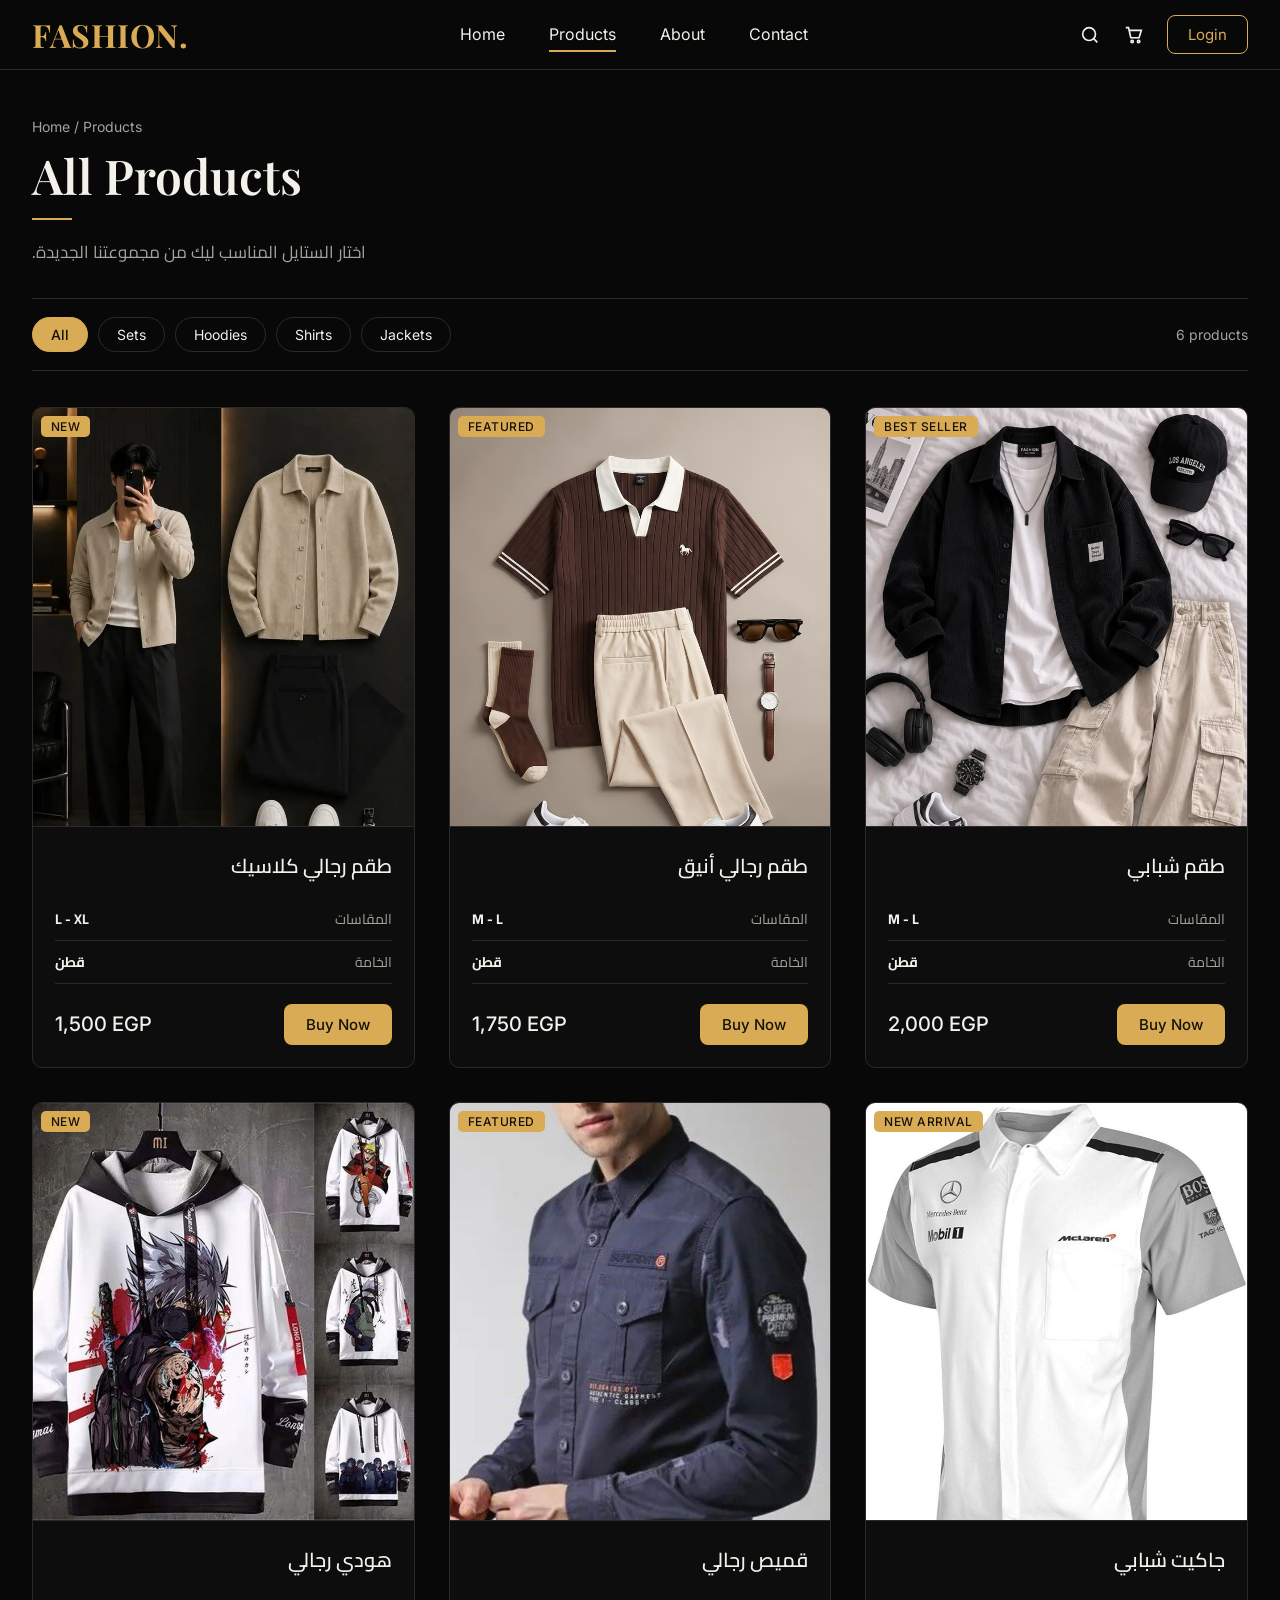
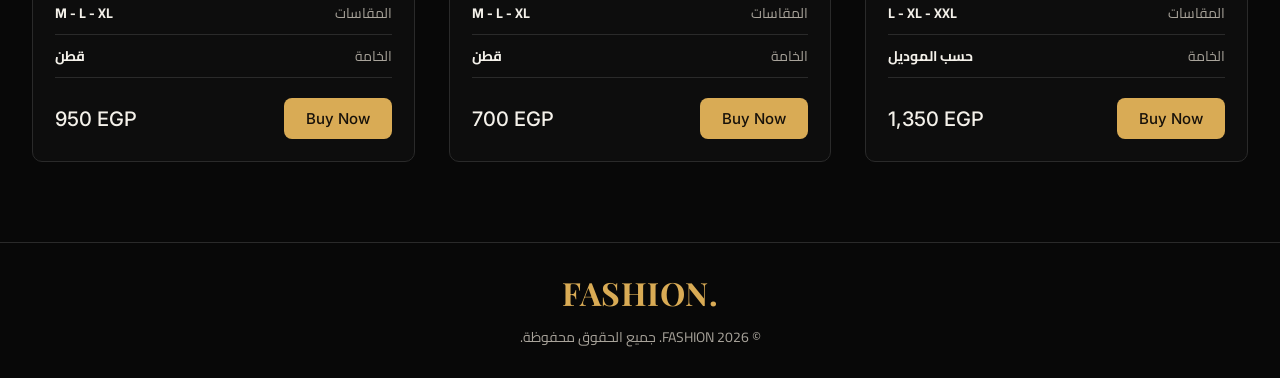
==== services.html @ 062740b1 "Add files via upload Ready-to-wear clothing website/موقع ملابس جاهزه" ====
<!doctype html>
<html lang="en" dir="ltr">
  <head>
    <meta charset="UTF-8" />
    <meta name="viewport" content="width=device-width, initial-scale=1.0" />
    <title>Products | FASHION.</title>
    <link rel="preconnect" href="https://fonts.googleapis.com" />
    <link rel="preconnect" href="https://fonts.gstatic.com" crossorigin />
    <link
      href="https://fonts.googleapis.com/css2?family=Playfair+Display:wght@500;600;700&family=Cairo:wght@400;600;700&family=Inter:wght@400;500&display=swap"
      rel="stylesheet"
    />
    <link rel="stylesheet" href="style.css" />
    <link rel="stylesheet" href="style2.css" />
  </head>
  <body>
    <header class="header">
      <a href="index.html" class="logo">FASHION.</a>
      <nav class="navbar">
        <a href="index.html">Home</a>
        <a href="services.html" class="active">Products</a>
        <a href="index.html#about">About</a>
        <a href="index.html#contact">Contact</a>
      </nav>
      <div class="nav-actions">
        <button class="icon-btn" aria-label="Search">
          <svg viewBox="0 0 24 24">
            <circle cx="11" cy="11" r="7" />
            <path d="M20 20l-4-4" />
          </svg>
        </button>
        <button class="icon-btn" aria-label="Cart">
          <svg viewBox="0 0 24 24">
            <path d="M3 4h3l2.5 11h9L20 7H7" />
            <circle cx="10" cy="19" r="1.3" />
            <circle cx="17" cy="19" r="1.3" />
          </svg>
        </button>
        <a href="login.html" class="login-btn">Login</a>
      </div>
    </header>

    <main>
      <section class="page-head">
        <p class="crumbs"><a href="index.html">Home</a> / Products</p>
        <h1>All Products</h1>
        <p class="sub" dir="rtl">
          اختار الستايل المناسب ليك من مجموعتنا الجديدة.
        </p>
      </section>

      <section class="shop">
        <div class="toolbar">
          <div class="filters" role="group" aria-label="Filter products">
            <button class="chip active" data-filter="all">All</button>
            <button class="chip" data-filter="set">Sets</button>
            <button class="chip" data-filter="hoodie">Hoodies</button>
            <button class="chip" data-filter="shirt">Shirts</button>
            <button class="chip" data-filter="jacket">Jackets</button>
          </div>
          <p class="result-count"><span id="shown">6</span> products</p>
        </div>

        <div class="products">
          <article data-id="classic-set" class="product" data-cat="set">
            <div class="thumb">
              <span class="badge">NEW</span>
              <img src="img/set.jpg" alt="طقم رجالي كلاسيك" loading="lazy" />
            </div>
            <div class="body" dir="rtl">
              <h2>طقم رجالي كلاسيك</h2>
              <div class="meta"><span>المقاسات</span><b>L - XL</b></div>
              <div class="meta"><span>الخامة</span><b>قطن</b></div>
              <div class="foot" dir="ltr">
                <span class="price">1,500 EGP</span
                ><button class="buy-btn">Buy Now</button>
              </div>
            </div>
          </article>

          <article data-id="elegant-set" class="product" data-cat="set">
            <div class="thumb">
              <span class="badge">FEATURED</span>
              <img src="img/polo.jpg" alt="طقم رجالي أنيق" loading="lazy" />
            </div>
            <div class="body" dir="rtl">
              <h2>طقم رجالي أنيق</h2>
              <div class="meta"><span>المقاسات</span><b>M - L</b></div>
              <div class="meta"><span>الخامة</span><b>قطن</b></div>
              <div class="foot" dir="ltr">
                <span class="price">1,750 EGP</span
                ><button class="buy-btn">Buy Now</button>
              </div>
            </div>
          </article>

          <article data-id="youth-set" class="product" data-cat="set">
            <div class="thumb">
              <span class="badge">BEST SELLER</span>
              <img src="img/jacket.jpg" alt="طقم شبابي" loading="lazy" />
            </div>
            <div class="body" dir="rtl">
              <h2>طقم شبابي</h2>
              <div class="meta"><span>المقاسات</span><b>M - L</b></div>
              <div class="meta"><span>الخامة</span><b>قطن</b></div>
              <div class="foot" dir="ltr">
                <span class="price">2,000 EGP</span
                ><button class="buy-btn">Buy Now</button>
              </div>
            </div>
          </article>

          <article data-id="hoodie" class="product" data-cat="hoodie">
            <div class="thumb">
              <span class="badge">NEW</span>
              <img src="img/479563060333590981.jpg" alt="هودي رجالي" loading="lazy" />
            </div>
            <div class="body" dir="rtl">
              <h2>هودي رجالي</h2>
              <div class="meta"><span>المقاسات</span><b>M - L - XL</b></div>
              <div class="meta"><span>الخامة</span><b>قطن</b></div>
              <div class="foot" dir="ltr">
                <span class="price">950 EGP</span
                ><button class="buy-btn">Buy Now</button>
              </div>
            </div>
          </article>

          <article data-id="shirt" class="product" data-cat="shirt">
            <div class="thumb">
              <span class="badge">FEATURED</span>
              <img src="img/479563060341929388.jpg" alt="قميص رجالي" loading="lazy" />
            </div>
            <div class="body" dir="rtl">
              <h2>قميص رجالي</h2>
              <div class="meta"><span>المقاسات</span><b>M - L - XL</b></div>
              <div class="meta"><span>الخامة</span><b>قطن</b></div>
              <div class="foot" dir="ltr">
                <span class="price">700 EGP</span
                ><button class="buy-btn">Buy Now</button>
              </div>
            </div>
          </article>

          <article data-id="jacket" class="product" data-cat="jacket">
            <div class="thumb">
              <span class="badge">NEW ARRIVAL</span>
              <img src="img/479563060342237979.jpg" alt="جاكيت شبابي" loading="lazy" />
            </div>
            <div class="body" dir="rtl">
              <h2>جاكيت شبابي</h2>
              <div class="meta"><span>المقاسات</span><b>L - XL - XXL</b></div>
              <div class="meta"><span>الخامة</span><b>حسب الموديل</b></div>
              <div class="foot" dir="ltr">
                <span class="price">1,350 EGP</span
                ><button class="buy-btn">Buy Now</button>
              </div>
            </div>
          </article>
        </div>
      </section>
    </main>

    <footer class="footer" id="contact">
      <a href="index.html" class="logo">FASHION.</a>
      <p dir="rtl">© 2026 FASHION. جميع الحقوق محفوظة.</p>
    </footer>

    <script src="script.js"></script>
  </body>
</html>
---- style.css ----
/* ---------- Tokens ---------- */
:root {
  --bg: #080808;
  --panel: #0d0d0d;
  --line: #2a2a2a;
  --gold: #d9ab55;
  --text: #f4f1ea;
  --muted: #a8a39a;
  --serif: "Playfair Display", Georgia, serif;
  --sans: "Inter", "Cairo", system-ui, sans-serif;
  --ar: "Cairo", "Segoe UI", Tahoma, sans-serif;
}

* {
  box-sizing: border-box;
  margin: 0;
  padding: 0;
}
body {
  background: var(--bg);
  color: var(--text);
  font-family: var(--sans);
}
a {
  color: inherit;
  text-decoration: none;
}
button {
  font: inherit;
  cursor: pointer;
}
img {
  display: block;
  max-width: 100%;
}

.eyebrow {
  color: var(--gold);
  letter-spacing: 0.2em;
  font-size: 14px;
  font-weight: 500;
}

/* ---------- Header ---------- */
.header {
  display: flex;
  align-items: center;
  justify-content: space-between;
  min-height: 70px;
  padding: 0 max(32px, calc((100% - 1280px) / 2 + 32px));
  border-bottom: 1px solid var(--line);
}
.logo {
  font-family: var(--serif);
  font-weight: 700;
  font-size: 32px;
  color: var(--gold);
  letter-spacing: 0.5px;
}
.navbar {
  display: flex;
  gap: 44px;
}
.navbar a {
  padding: 6px 0;
  font-size: 16px;
  border-bottom: 2px solid transparent;
  transition: color 0.2s;
}
.navbar a.active {
  border-color: var(--gold);
}
.navbar a:hover {
  color: var(--gold);
}
.nav-actions {
  display: flex;
  align-items: center;
  gap: 22px;
}
.icon-btn {
  background: none;
  border: 0;
  color: var(--text);
  display: grid;
  place-items: center;
}
.icon-btn svg {
  width: 22px;
  height: 22px;
  stroke: currentColor;
  fill: none;
  stroke-width: 1.8;
}
.icon-btn:hover {
  color: var(--gold);
}
.login-btn {
  border: 1.5px solid var(--gold);
  color: var(--gold);
  padding: 9px 20px;
  border-radius: 8px;
  font-size: 15px;
  transition:
    background 0.2s,
    color 0.2s;
}
.login-btn:hover {
  background: var(--gold);
  color: #17110a;
}

/* ---------- Hero ---------- */
.hero {
  position: relative;
  min-height: 372px;
  display: flex;
  align-items: center;
  border-bottom: 1px solid var(--line);
  /* ضع صورة الهيرو في img/hero.jpg */
  overflow: hidden;
  background:
    linear-gradient(
      90deg,
      #080808 0%,
      rgba(8, 8, 8, 0.92) 38%,
      rgba(8, 8, 8, 0.25) 75%,
      rgba(8, 8, 8, 0.1) 100%
    ),
    url("img/hero.jpg") right 20% / 60% auto no-repeat,
    radial-gradient(ellipse at 75% 40%, #3a2a12 0, #15100a 45%, #080808 80%);
}
.hero-container {
  width: 100%;
  max-width: 1280px;
  margin: 0 auto;
  padding: 56px 32px 56px 48px;
}
.hero-content {
  max-width: 560px;
}
.hero h1 {
  font-family: var(--serif);
  font-weight: 600;
  font-size: clamp(40px, 6vw, 64px);
  line-height: 1.1;
  margin: 18px 0;
  text-align: left;
}
.hero h1 span {
  color: var(--gold);
}
.hero p {
  font-family: var(--ar);
  font-size: 19px;
  line-height: 1.7;
  max-width: 430px;
  margin-bottom: 28px;
  text-align: left;
}
.btn-primary {
  display: inline-flex;
  gap: 14px;
  align-items: center;
  background: var(--gold);
  color: #17110a;
  font-weight: 500;
  padding: 13px 27px;
  border-radius: 8px;
  transition: filter 0.2s;
}
.btn-primary:hover {
  filter: brightness(1.1);
}

/* ---------- Features ---------- */
.features {
  border-bottom: 1px solid var(--line);
}
.features-container {
  max-width: 1280px;
  margin: 0 auto;
  padding: 30px 32px;
  display: grid;
  grid-template-columns: repeat(4, 1fr);
}
.feature-item {
  display: flex;
  align-items: center;
  gap: 16px;
  padding: 0 20px;
  border-left: 1px solid var(--line);
}
.feature-item:first-child {
  border-left: 0;
  padding-left: 0;
}
.feature-icon {
  width: 42px;
  height: 42px;
  flex: none;
  stroke: var(--gold);
  fill: none;
  stroke-width: 1.6;
}
.feature-text h3 {
  font-size: 16px;
  font-weight: 500;
}
.feature-text p {
  color: var(--muted);
  font-size: 13px;
  text-align: left;
}

/* ---------- Featured products ---------- */
.featured {
  max-width: 1280px;
  margin: 0 auto;
  padding: 38px 32px 70px;
  text-align: center;
}
.section-heading h2 {
  font-family: var(--serif);
  font-weight: 600;
  font-size: 38px;
  margin-top: 8px;
}
.heading-line {
  width: 40px;
  height: 2px;
  background: var(--gold);
  margin: 14px auto 0;
}
.product-grid {
  display: grid;
  grid-template-columns: repeat(4, 1fr);
  gap: 42px;
  margin-top: 34px;
}
.product-card {
  background: var(--panel);
  border: 1px solid var(--line);
  border-radius: 10px;
  overflow: hidden;
  padding-bottom: 22px;
}
.card-image {
  position: relative;
  height: 174px;
  border-bottom: 1px solid var(--line);
  overflow: hidden;
  background: #1a1a1a;
}
.card-image img {
  width: 100%;
  height: 100%;
  object-fit: cover;
  object-position: top center;
}
.badge {
  position: absolute;
  top: 8px;
  left: 8px;
  z-index: 1;
  background: var(--gold);
  color: #17110a;
  font-size: 12px;
  font-weight: 500;
  padding: 3px 10px;
  border-radius: 5px;
  letter-spacing: 0.04em;
}
.product-info h3 {
  font-family: var(--ar);
  font-weight: 600;
  font-size: 18px;
  margin: 18px 0 6px;
}
.price {
  font-size: 17px;
  margin-bottom: 16px;
}
.add-to-cart-btn {
  display: block;
  width: calc(100% - 44px);
  margin: 0 auto;
  background: none;
  color: var(--gold);
  border: 1.5px solid var(--gold);
  border-radius: 8px;
  padding: 10px;
  font-size: 15px;
  transition:
    background 0.2s,
    color 0.2s;
}
.add-to-cart-btn:hover,
.add-to-cart-btn:focus-visible {
  background: var(--gold);
  color: #17110a;
  outline: none;
}

/* ---------- Footer ---------- */
.footer {
  border-top: 1px solid var(--line);
  padding: 28px 32px;
  text-align: center;
}
.footer p {
  color: var(--muted);
  font-family: var(--ar);
  font-size: 14px;
  margin-top: 10px;
}

/* ---------- Responsive ---------- */
@media (max-width: 900px) {
  .header {
    padding: 12px 20px;
    flex-wrap: wrap;
    row-gap: 8px;
  }
  .navbar {
    order: 3;
    width: 100%;
    gap: 26px;
    overflow-x: auto;
    white-space: nowrap;
  }
  .hero {
    background-position: center;
  }
  .hero-container {
    padding: 48px 20px;
  }
  .features-container {
    grid-template-columns: 1fr 1fr;
    gap: 24px;
    padding: 28px 20px;
  }
  .feature-item,
  .feature-item:first-child {
    border: 0;
    padding: 0;
  }
  .featured {
    padding: 38px 20px 60px;
  }
  .product-grid {
    grid-template-columns: 1fr 1fr;
    gap: 20px;
  }
}
@media (max-width: 520px) {
  .features-container,
  .product-grid {
    grid-template-columns: 1fr;
  }
}

/* ---------- Overlap guards ---------- */
.header {
  position: relative;
  z-index: 20;
  background: var(--bg);
}
.hero-container {
  position: relative;
  z-index: 2;
}
.card-image img {
  position: static;
}
.product-card,
.feature-item {
  min-width: 0;
}

/* ---------- Cart, search, toast (script.js) ---------- */
[hidden] {
  display: none !important;
}
.cart-btn {
  position: relative;
}
.cart-count {
  position: absolute;
  top: -8px;
  right: -10px;
  min-width: 18px;
  height: 18px;
  padding: 0 5px;
  border-radius: 9px;
  background: var(--gold);
  color: #17110a;
  font-size: 11px;
  font-weight: 500;
  display: none;
  place-items: center;
}
.cart-count.on {
  display: grid;
}
.searchbar {
  padding: 14px 32px;
  border-bottom: 1px solid var(--line);
  background: var(--panel);
}
.searchbar input {
  width: 100%;
  max-width: 1216px;
  display: block;
  margin: 0 auto;
  background: var(--bg);
  color: var(--text);
  border: 1px solid var(--line);
  border-radius: 8px;
  padding: 12px 16px;
  font: inherit;
  font-size: 16px;
}
.searchbar input:focus {
  outline: none;
  border-color: var(--gold);
}
.no-results {
  text-align: center;
  color: var(--muted);
  padding: 40px 0;
  grid-column: 1 / -1;
}
.overlay {
  position: fixed;
  inset: 0;
  background: rgba(0, 0, 0, 0.6);
  z-index: 90;
}
.drawer {
  position: fixed;
  top: 0;
  right: 0;
  height: 100%;
  width: min(400px, 100%);
  background: var(--panel);
  border-left: 1px solid var(--line);
  z-index: 100;
  display: flex;
  flex-direction: column;
  transform: translateX(100%);
  transition: transform 0.3s ease;
}
.drawer.open {
  transform: none;
}
.drawer-head {
  display: flex;
  justify-content: space-between;
  align-items: center;
  padding: 20px 22px;
  border-bottom: 1px solid var(--line);
}
.drawer-head h2 {
  font-family: var(--serif);
  font-size: 24px;
  font-weight: 600;
}
.drawer-close {
  background: none;
  border: 0;
  color: var(--text);
  font-size: 20px;
}
.drawer-list {
  flex: 1;
  overflow-y: auto;
  padding: 8px 22px;
}
.empty {
  text-align: center;
  color: var(--muted);
  padding: 60px 0;
  font-family: var(--ar);
}
.line {
  display: flex;
  gap: 14px;
  align-items: center;
  padding: 14px 0;
  border-bottom: 1px solid var(--line);
}
.line img {
  width: 64px;
  height: 76px;
  object-fit: cover;
  object-position: top;
  border-radius: 6px;
  flex: none;
  background: #1a1a1a;
}
.line .info {
  flex: 1;
  min-width: 0;
}
.line h4 {
  font-family: var(--ar);
  font-weight: 600;
  font-size: 15px;
}
.line .p {
  color: var(--gold);
  font-size: 14px;
}
.qty {
  display: inline-flex;
  align-items: center;
  gap: 12px;
  margin-top: 8px;
  border: 1px solid var(--line);
  border-radius: 6px;
  padding: 2px 4px;
}
.qty button {
  background: none;
  border: 0;
  color: var(--text);
  width: 24px;
  height: 24px;
  font-size: 16px;
}
.qty button:hover {
  color: var(--gold);
}
.rm {
  background: none;
  border: 0;
  opacity: 0.6;
  font-size: 16px;
}
.rm:hover {
  opacity: 1;
}
.drawer-foot {
  padding: 18px 22px 22px;
  border-top: 1px solid var(--line);
}
.ship {
  color: var(--muted);
  font-size: 13px;
  margin-bottom: 8px;
}
.ship-bar {
  height: 4px;
  background: var(--line);
  border-radius: 2px;
  overflow: hidden;
  margin-bottom: 16px;
}
.ship-bar i {
  display: block;
  height: 100%;
  background: var(--gold);
  transition: width 0.3s;
}
.sum {
  display: flex;
  justify-content: space-between;
  font-size: 18px;
  margin-bottom: 16px;
}
.checkout {
  width: 100%;
  justify-content: center;
  border: 0;
  font: inherit;
  font-weight: 500;
  cursor: pointer;
}
.clear {
  display: block;
  margin: 12px auto 0;
  background: none;
  border: 0;
  color: var(--muted);
  font-size: 13px;
  text-decoration: underline;
}
.toast {
  position: fixed;
  bottom: 28px;
  left: 50%;
  transform: translate(-50%, 20px);
  background: var(--gold);
  color: #17110a;
  padding: 11px 22px;
  border-radius: 8px;
  font-weight: 500;
  opacity: 0;
  pointer-events: none;
  transition: 0.25s;
  z-index: 120;
}
.toast.on {
  opacity: 1;
  transform: translate(-50%, 0);
}
@media (max-width: 900px) {
  .searchbar {
    padding: 12px 20px;
  }
}

/* ---------- Checkout (script.js) ---------- */
.drawer .row {
  display: flex;
  justify-content: space-between;
  font-size: 14px;
  color: var(--muted);
  margin-bottom: 8px;
}
.drawer .sum {
  margin-top: 10px;
  padding-top: 12px;
  border-top: 1px solid var(--line);
}
.co {
  flex: 1;
  overflow-y: auto;
  padding: 20px 22px;
}
.co label {
  display: block;
  font-size: 14px;
  margin-bottom: 14px;
}
.co input,
.co textarea {
  display: block;
  width: 100%;
  margin-top: 7px;
  background: var(--bg);
  color: var(--text);
  border: 1px solid var(--line);
  border-radius: 8px;
  padding: 11px 13px;
  font: inherit;
  font-size: 15px;
  resize: vertical;
}
.co input:focus,
.co textarea:focus {
  outline: none;
  border-color: var(--gold);
}
.co .row {
  font-size: 16px;
  color: var(--text);
  margin: 8px 0 14px;
}
.co-msg {
  color: #e5736b;
  font-family: var(--ar);
  font-size: 14px;
  text-align: center;
  direction: rtl;
  margin-bottom: 12px;
}
.co-msg:empty {
  display: none;
}
.done {
  flex: 1;
  padding: 50px 26px;
  text-align: center;
}
.done h3 {
  font-family: var(--ar);
  font-size: 22px;
  margin: 14px 0 8px;
}
.done .oid {
  font-family: var(--serif);
  font-size: 30px;
  color: var(--gold);
  margin-bottom: 10px;
}
.done .muted {
  color: var(--muted);
  font-size: 14px;
  margin-bottom: 8px;
}
.done .btn-primary {
  margin-top: 20px;
  text-decoration: none;
}
.ok-mark {
  width: 62px;
  height: 62px;
  margin: 0 auto;
  border-radius: 50%;
  border: 2px solid var(--gold);
  color: var(--gold);
  display: grid;
  place-items: center;
  font-size: 30px;
}
.admin-link {
  color: var(--gold);
  font-size: 15px;
}
---- style2.css ----
/* Products page — extends style.css (load style.css first) */

.page-head {
  max-width: 1280px;
  margin: 0 auto;
  padding: 48px 32px 30px;
}
.crumbs {
  color: var(--muted);
  font-size: 14px;
  margin-bottom: 14px;
}
.crumbs a:hover {
  color: var(--gold);
}
.page-head h1 {
  font-family: var(--serif);
  font-weight: 600;
  font-size: clamp(34px, 5vw, 48px);
  line-height: 1.1;
}
.page-head h1::after {
  content: "";
  display: block;
  width: 40px;
  height: 2px;
  background: var(--gold);
  margin-top: 16px;
}
.page-head .sub {
  font-family: var(--ar);
  color: var(--muted);
  font-size: 17px;
  margin-top: 16px;
  text-align: left;
}

.shop {
  max-width: 1280px;
  margin: 0 auto;
  padding: 0 32px 80px;
}
.toolbar {
  display: flex;
  align-items: center;
  justify-content: space-between;
  gap: 16px;
  flex-wrap: wrap;
  padding: 18px 0;
  border-top: 1px solid var(--line);
  border-bottom: 1px solid var(--line);
  margin-bottom: 36px;
}
.filters {
  display: flex;
  gap: 10px;
  flex-wrap: wrap;
}
.chip {
  background: none;
  color: var(--text);
  border: 1px solid var(--line);
  border-radius: 999px;
  padding: 8px 18px;
  font-size: 14px;
  transition:
    border-color 0.2s,
    color 0.2s,
    background 0.2s;
}
.chip:hover {
  border-color: var(--gold);
  color: var(--gold);
}
.chip.active {
  background: var(--gold);
  border-color: var(--gold);
  color: #17110a;
  font-weight: 500;
}
.chip:focus-visible,
.buy-btn:focus-visible {
  outline: 2px solid var(--gold);
  outline-offset: 2px;
}
.result-count {
  color: var(--muted);
  font-size: 14px;
}

.products {
  display: grid;
  grid-template-columns: repeat(3, 1fr);
  gap: 34px;
}
.product[hidden] {
  display: none;
}
.product {
  background: var(--panel);
  border: 1px solid var(--line);
  border-radius: 10px;
  overflow: hidden;
  display: flex;
  flex-direction: column;
  transition: border-color 0.25s;
}
.product:hover {
  border-color: rgba(217, 171, 85, 0.55);
}
.thumb {
  position: relative;
  aspect-ratio: 4 / 4.4;
  background: #1a1a1a;
  overflow: hidden;
  border-bottom: 1px solid var(--line);
}
.thumb img {
  width: 100%;
  height: 100%;
  object-fit: cover;
  object-position: top center;
  transition: transform 0.5s ease;
}
.product:hover .thumb img {
  transform: scale(1.04);
}
.body {
  padding: 20px 22px 22px;
  display: flex;
  flex-direction: column;
  flex: 1;
}
.body h2 {
  font-family: var(--ar);
  font-weight: 600;
  font-size: 20px;
  margin-bottom: 14px;
}
.meta {
  display: flex;
  justify-content: space-between;
  font-family: var(--ar);
  font-size: 14px;
  padding: 8px 0;
  border-bottom: 1px solid var(--line);
}
.meta span {
  color: var(--muted);
}
.foot {
  display: flex;
  align-items: center;
  justify-content: space-between;
  gap: 12px;
  margin-top: auto;
  padding-top: 20px;
}
.foot .price {
  font-size: 20px;
  margin: 0;
  font-weight: 500;
}
.buy-btn {
  background: var(--gold);
  color: #17110a;
  border: 0;
  border-radius: 8px;
  padding: 11px 22px;
  font-size: 15px;
  font-weight: 500;
  transition: filter 0.2s;
}
.buy-btn:hover {
  filter: brightness(1.1);
}
.buy-btn:disabled {
  cursor: default;
  filter: none;
  opacity: 0.85;
}

@media (max-width: 900px) {
  .page-head {
    padding: 36px 20px 24px;
  }
  .shop {
    padding: 0 20px 60px;
  }
  .products {
    grid-template-columns: 1fr 1fr;
    gap: 20px;
  }
}
@media (max-width: 560px) {
  .products {
    grid-template-columns: 1fr;
  }
}
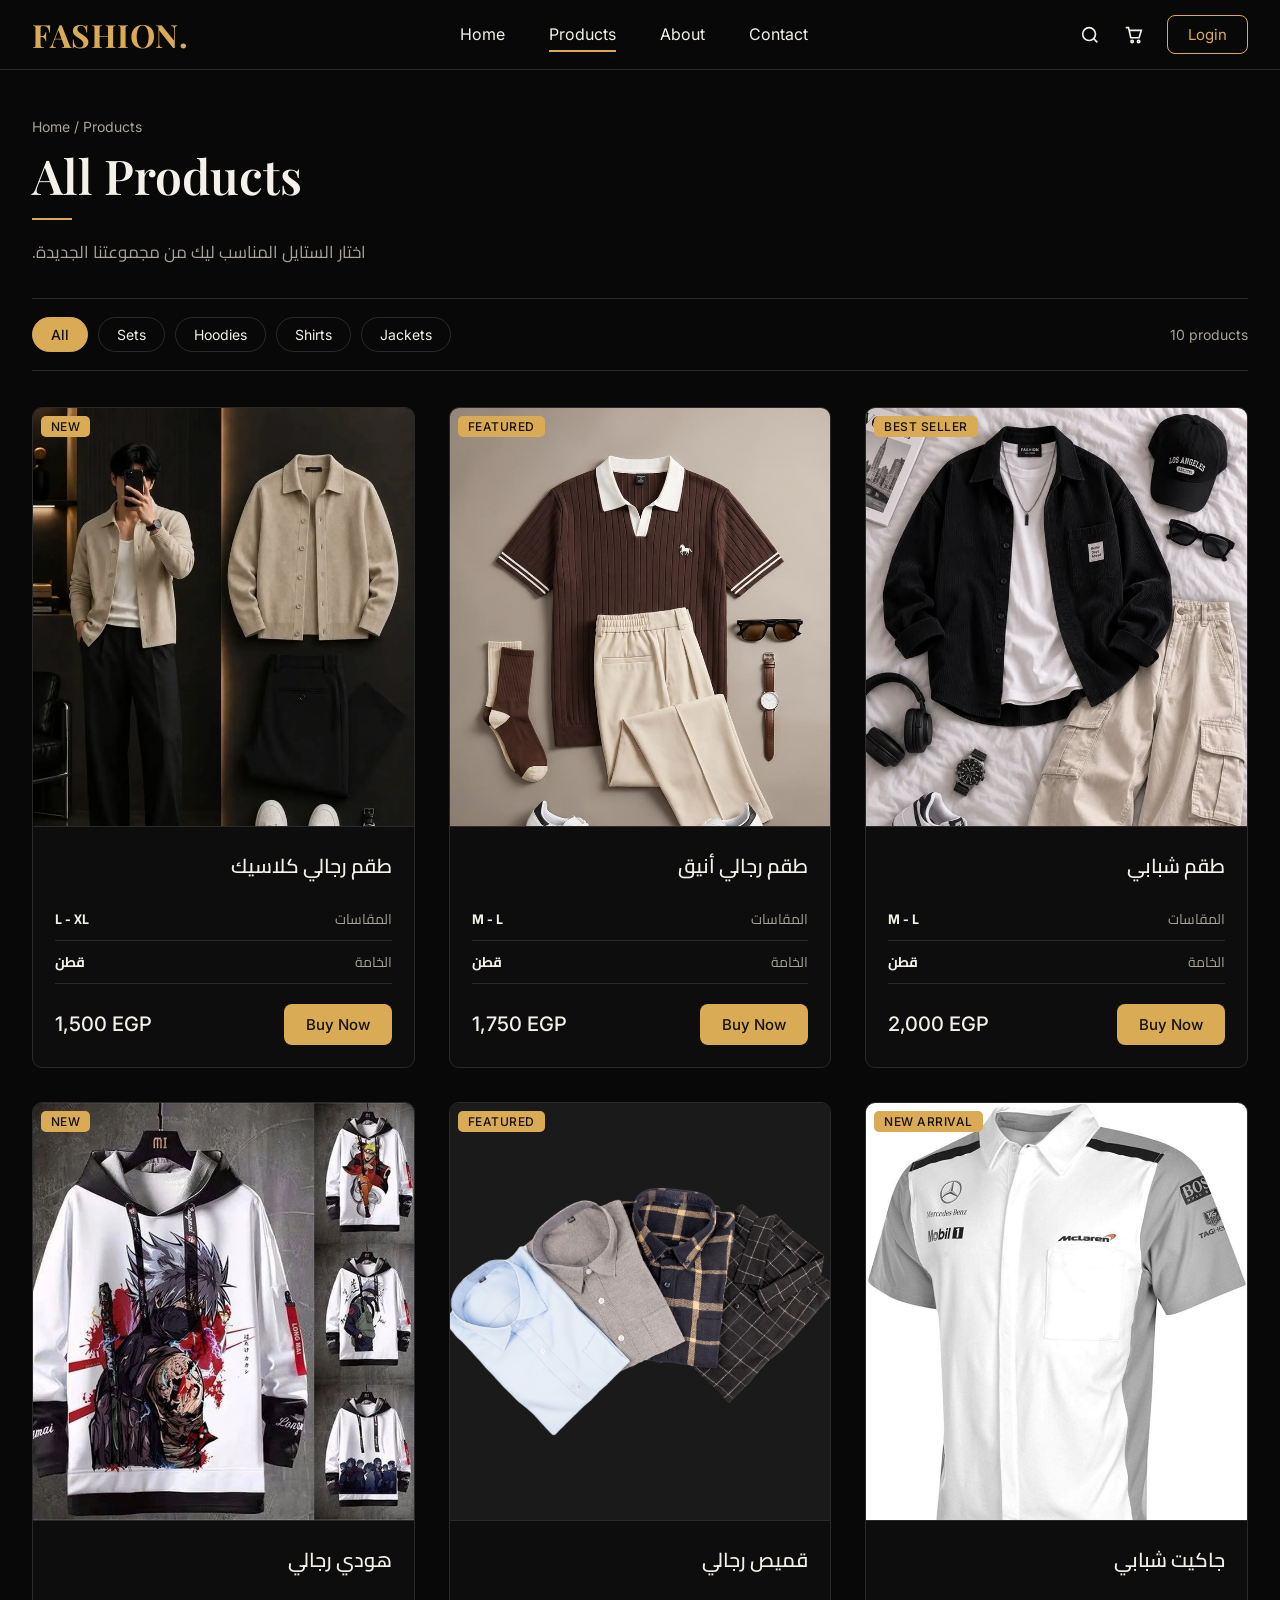
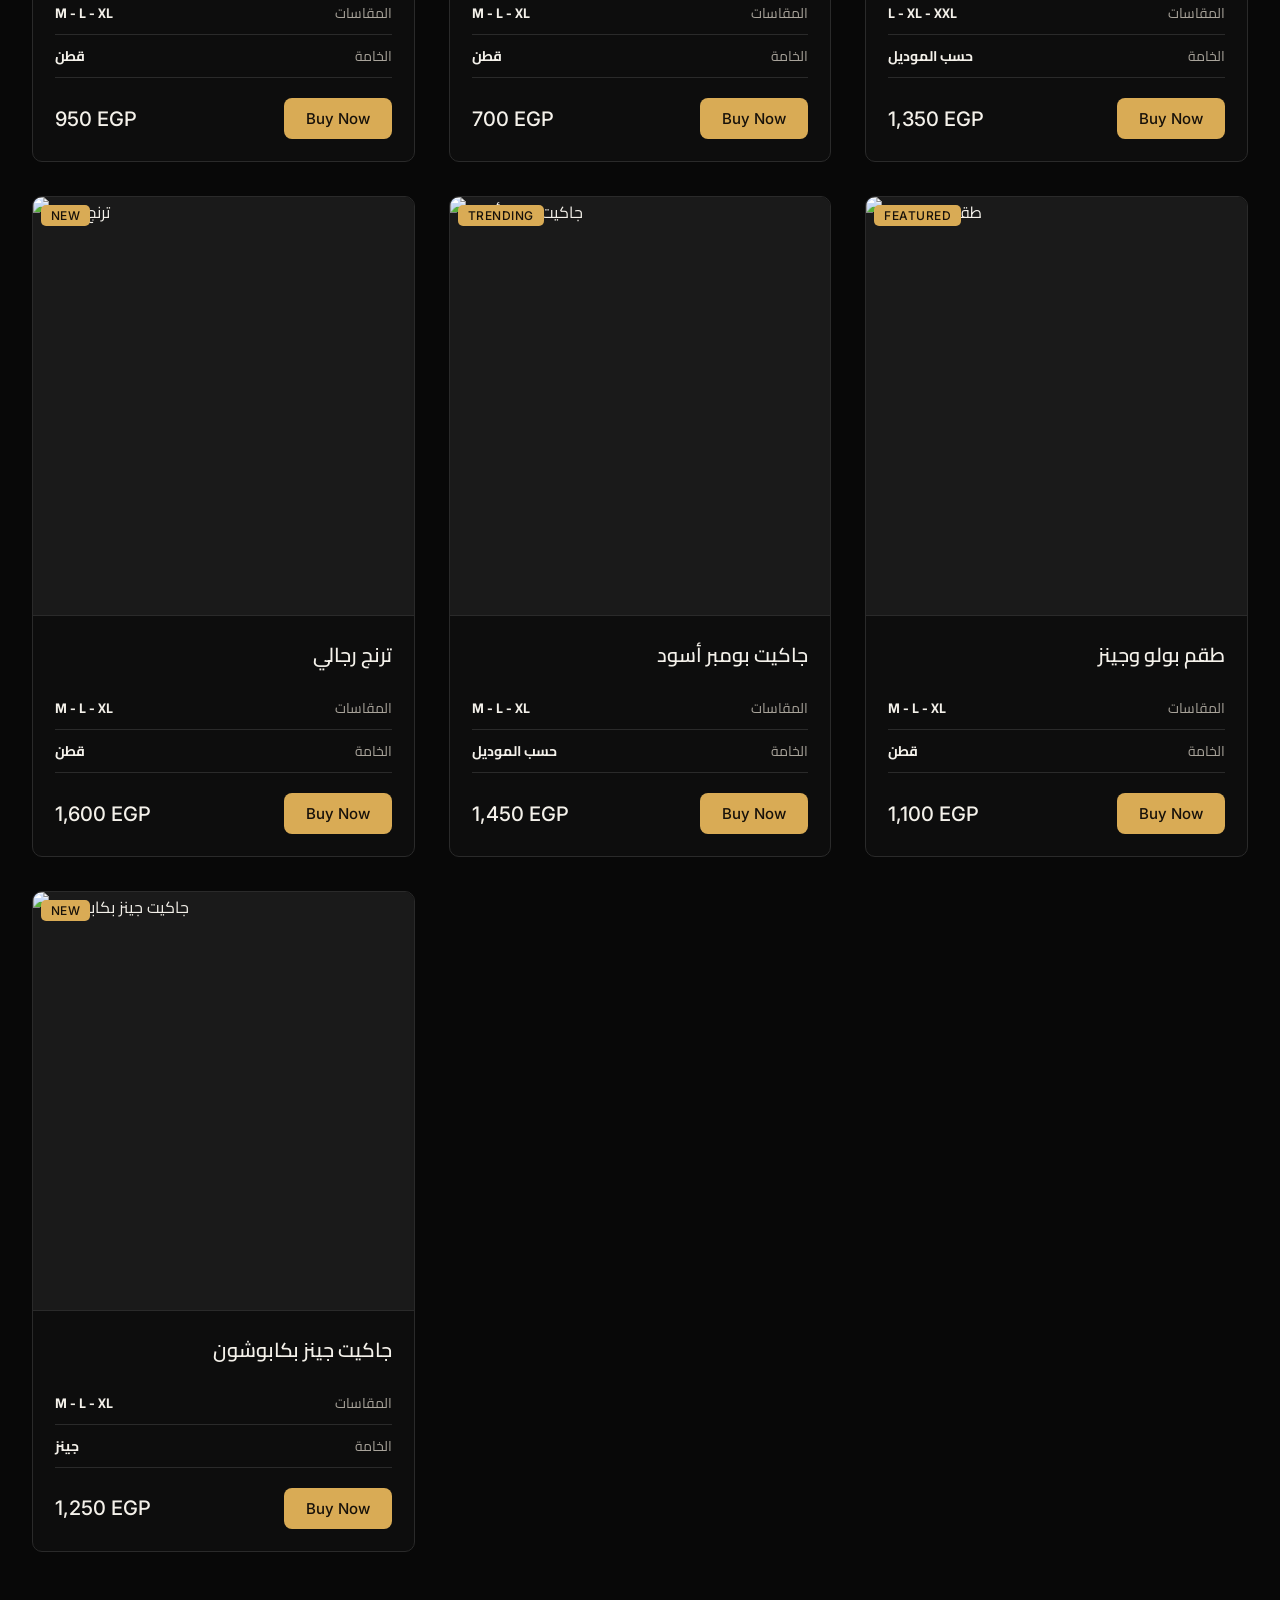
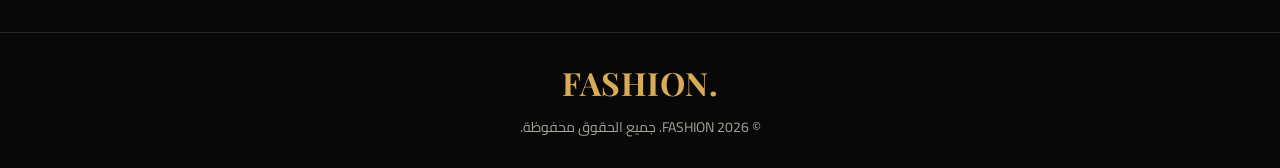
==== commit 95f8a8f8: "Update services.html" ====
--- a/services.html
+++ b/services.html
@@ -58,7 +58,7 @@
             <button class="chip" data-filter="shirt">Shirts</button>
             <button class="chip" data-filter="jacket">Jackets</button>
           </div>
-          <p class="result-count"><span id="shown">6</span> products</p>
+          <p class="result-count"><span id="shown">10</span> products</p>
         </div>
 
         <div class="products">
@@ -129,7 +129,7 @@
           <article data-id="shirt" class="product" data-cat="shirt">
             <div class="thumb">
               <span class="badge">FEATURED</span>
-              <img src="img/479563060341929388.jpg" alt="قميص رجالي" loading="lazy" />
+              <img src="img/—Pngtree—men's shirts cotton fabrics wearing_6933161.png" alt="قميص رجالي" loading="lazy" />
             </div>
             <div class="body" dir="rtl">
               <h2>قميص رجالي</h2>
@@ -153,6 +153,70 @@
               <div class="meta"><span>الخامة</span><b>حسب الموديل</b></div>
               <div class="foot" dir="ltr">
                 <span class="price">1,350 EGP</span
+                ><button class="buy-btn">Buy Now</button>
+              </div>
+            </div>
+          </article>
+
+          <article data-id="tracksuit-set" class="product" data-cat="set">
+            <div class="thumb">
+              <span class="badge">NEW</span>
+              <img src="img/12947917675496834.jpg" alt="ترنج رجالي" loading="lazy" />
+            </div>
+            <div class="body" dir="rtl">
+              <h2>ترنج رجالي</h2>
+              <div class="meta"><span>المقاسات</span><b>M - L - XL</b></div>
+              <div class="meta"><span>الخامة</span><b>قطن</b></div>
+              <div class="foot" dir="ltr">
+                <span class="price">1,600 EGP</span
+                ><button class="buy-btn">Buy Now</button>
+              </div>
+            </div>
+          </article>
+
+          <article data-id="bomber-jacket" class="product" data-cat="jacket">
+            <div class="thumb">
+              <span class="badge">TRENDING</span>
+              <img src="img/53409945578643850.jpg" alt="جاكيت بومبر أسود" loading="lazy" />
+            </div>
+            <div class="body" dir="rtl">
+              <h2>جاكيت بومبر أسود</h2>
+              <div class="meta"><span>المقاسات</span><b>M - L - XL</b></div>
+              <div class="meta"><span>الخامة</span><b>حسب الموديل</b></div>
+              <div class="foot" dir="ltr">
+                <span class="price">1,450 EGP</span
+                ><button class="buy-btn">Buy Now</button>
+              </div>
+            </div>
+          </article>
+
+          <article data-id="polo-jeans-set" class="product" data-cat="set">
+            <div class="thumb">
+              <span class="badge">FEATURED</span>
+              <img src="img/248612841926946930.jpg" alt="طقم بولو وجينز" loading="lazy" />
+            </div>
+            <div class="body" dir="rtl">
+              <h2>طقم بولو وجينز</h2>
+              <div class="meta"><span>المقاسات</span><b>M - L - XL</b></div>
+              <div class="meta"><span>الخامة</span><b>قطن</b></div>
+              <div class="foot" dir="ltr">
+                <span class="price">1,100 EGP</span
+                ><button class="buy-btn">Buy Now</button>
+              </div>
+            </div>
+          </article>
+
+          <article data-id="denim-jacket" class="product" data-cat="jacket">
+            <div class="thumb">
+              <span class="badge">NEW</span>
+              <img src="img/333055334957032281.jpg" alt="جاكيت جينز بكابوشون" loading="lazy" />
+            </div>
+            <div class="body" dir="rtl">
+              <h2>جاكيت جينز بكابوشون</h2>
+              <div class="meta"><span>المقاسات</span><b>M - L - XL</b></div>
+              <div class="meta"><span>الخامة</span><b>جينز</b></div>
+              <div class="foot" dir="ltr">
+                <span class="price">1,250 EGP</span
                 ><button class="buy-btn">Buy Now</button>
               </div>
             </div>
